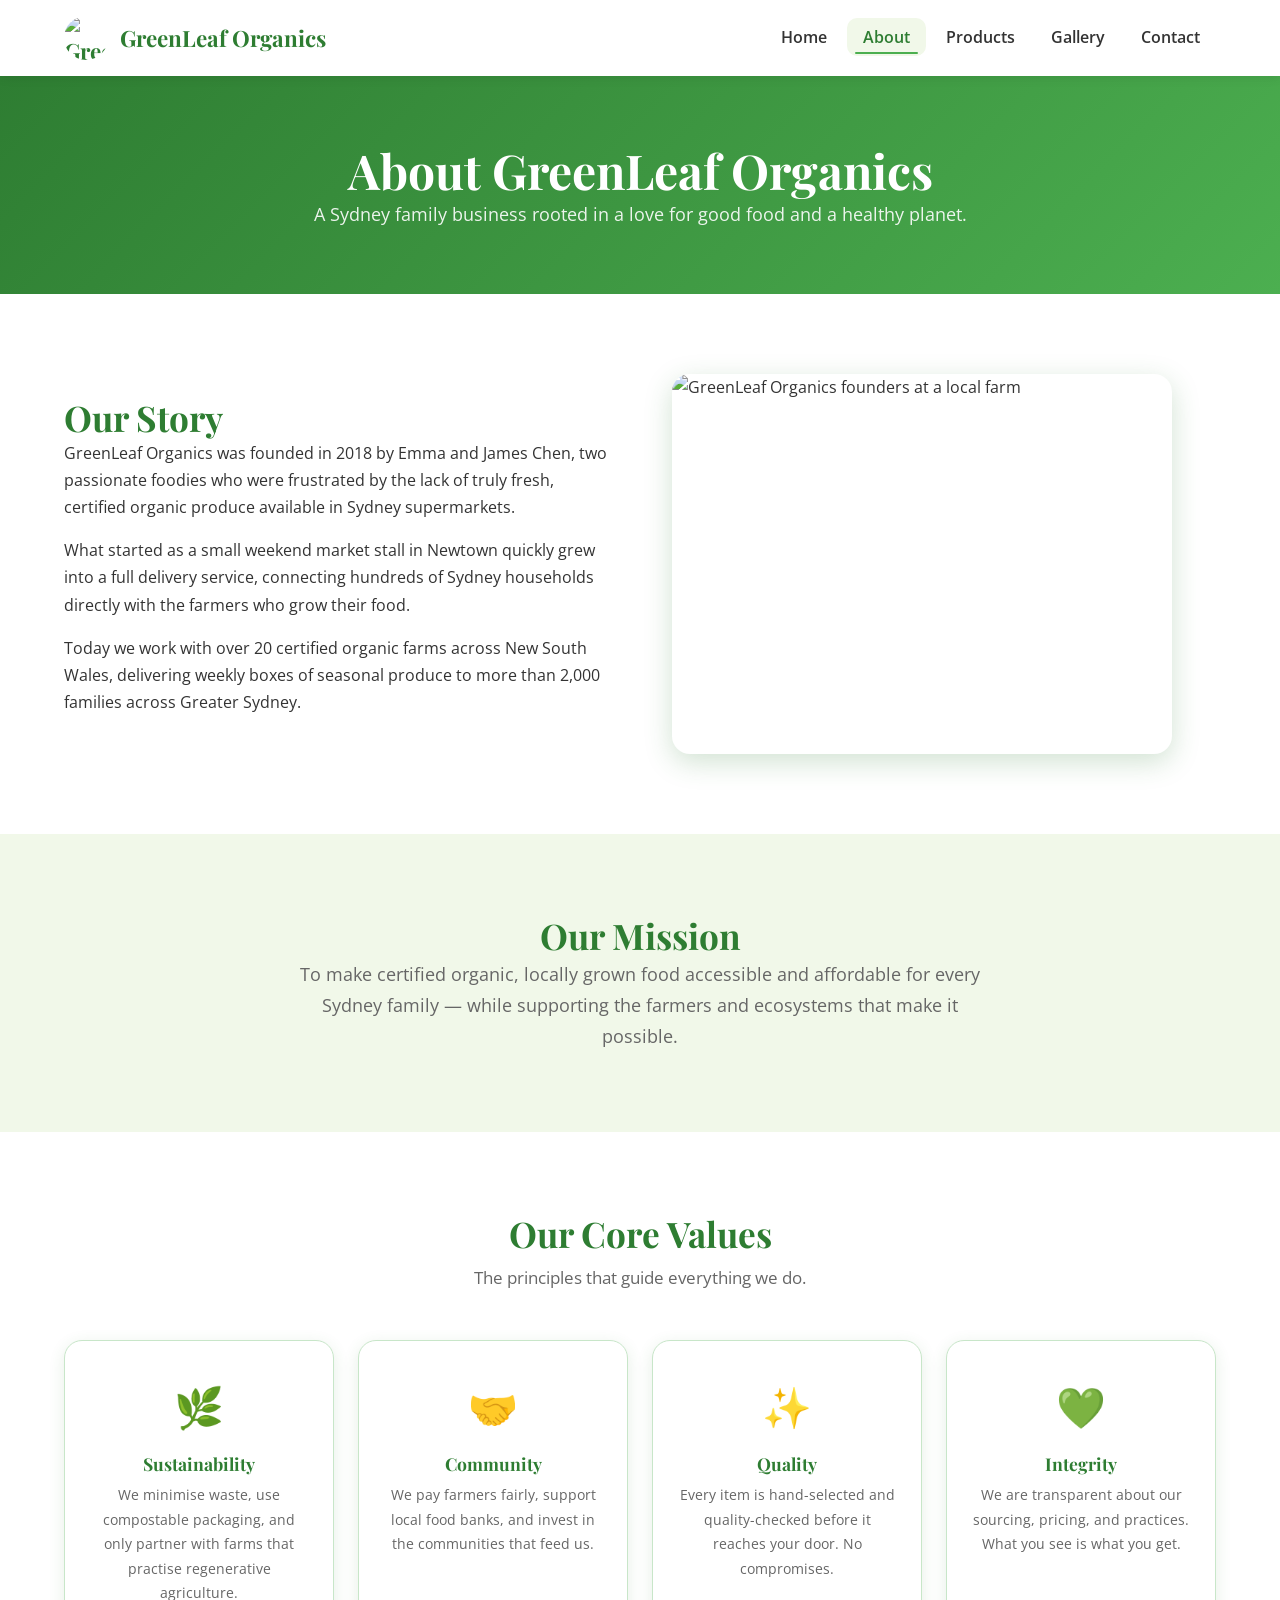
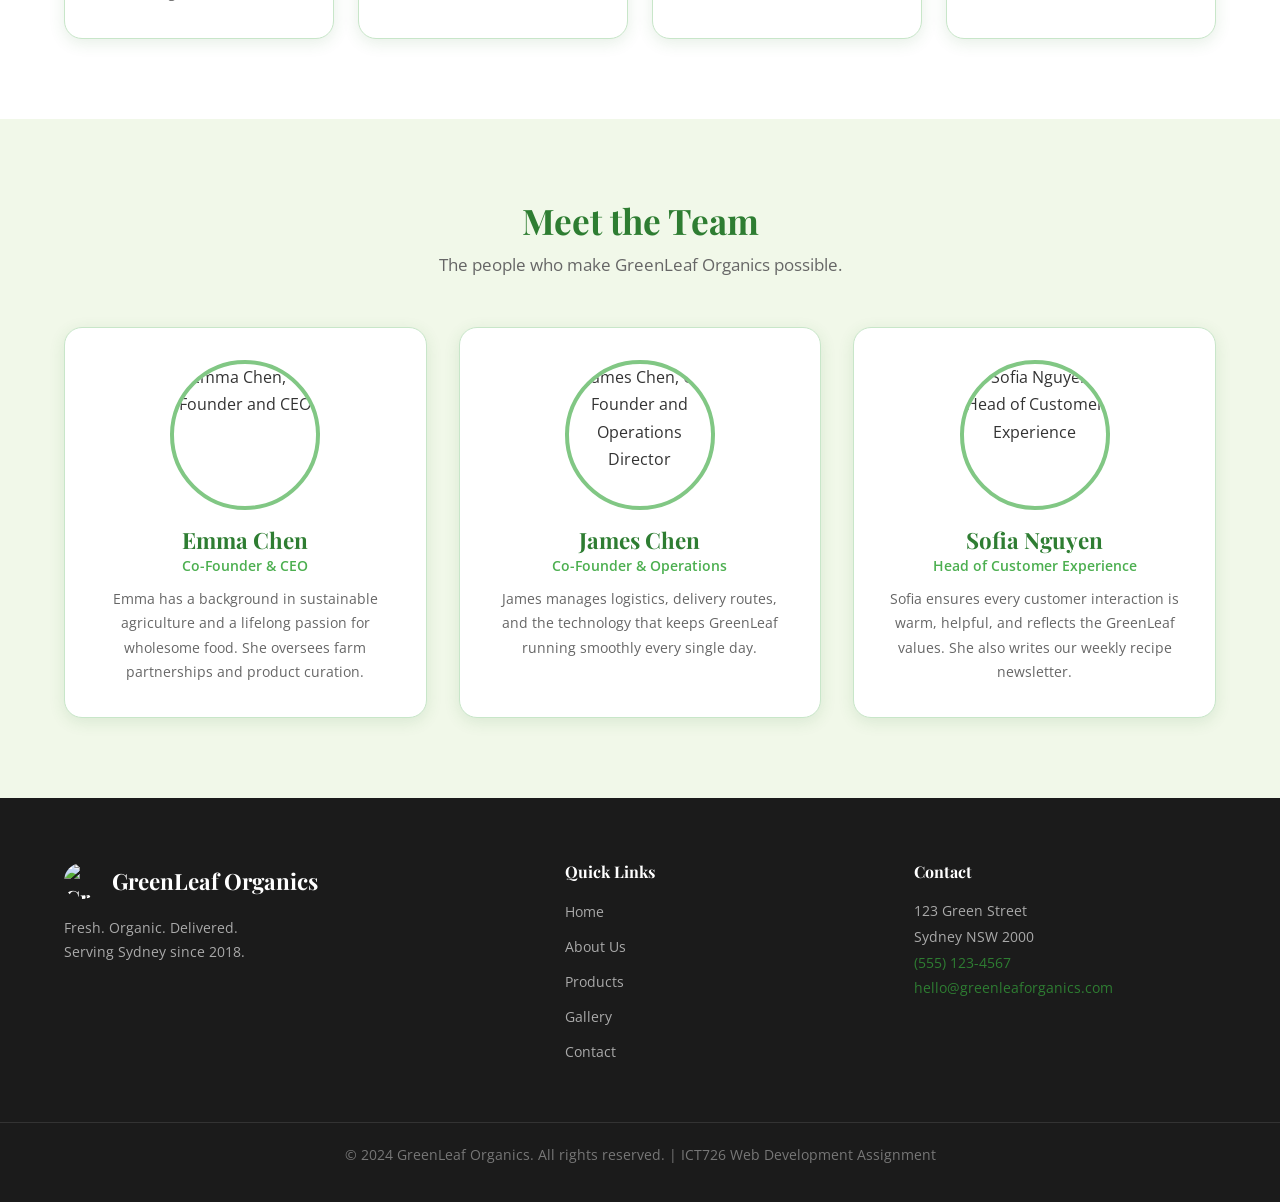
==== about.html @ 38dbe143 "Initial commit: GreenLeaf Organics website (ICT726)" ====
<!DOCTYPE html>
<html lang="en">
<head>
  <!-- =====================================================================
       GreenLeaf Organics - About Us Page
       ICT726 Web Development Assignment
       ===================================================================== -->
  <meta charset="UTF-8" />
  <meta name="viewport" content="width=device-width, initial-scale=1.0" />
  <meta name="description" content="Learn about GreenLeaf Organics – our story, mission, values, and the passionate team behind Sydney's favourite organic delivery service." />
  <title>About Us – GreenLeaf Organics</title>
  <link rel="stylesheet" href="styles.css" />
</head>
<body>

  <!-- =====================================================================
       HEADER & NAVIGATION
       ===================================================================== -->
  <header class="site-header" role="banner">
    <div class="header-inner">
      <a href="index.html" class="logo" aria-label="GreenLeaf Organics – Home">
        <img src="https://images.unsplash.com/photo-1518531933037-91b2f5f229cc?w=60&h=60&fit=crop"
             alt="GreenLeaf Organics logo" width="44" height="44" />
        GreenLeaf Organics
      </a>
      <button class="nav-toggle" aria-label="Toggle navigation" aria-expanded="false" aria-controls="main-nav">
        <span></span><span></span><span></span>
      </button>
      <nav class="site-nav" id="main-nav" role="navigation" aria-label="Main navigation">
        <ul class="nav-list">
          <li><a href="index.html">Home</a></li>
          <li><a href="about.html">About</a></li>
          <li><a href="products.html">Products</a></li>
          <li><a href="gallery.html">Gallery</a></li>
          <li><a href="contact.html">Contact</a></li>
        </ul>
      </nav>
    </div>
  </header>

  <!-- =====================================================================
       MAIN CONTENT
       ===================================================================== -->
  <main id="main-content">

    <!-- Page Hero -->
    <section class="page-hero" aria-label="About page banner">
      <div class="container">
        <h1>About GreenLeaf Organics</h1>
        <p>A Sydney family business rooted in a love for good food and a healthy planet.</p>
      </div>
    </section>

    <!-- Our Story Section -->
    <section class="section" aria-labelledby="story-heading">
      <div class="container">
        <div class="story-grid">

          <div>
            <h2 id="story-heading">Our Story</h2>
            <p>GreenLeaf Organics was founded in 2018 by Emma and James Chen, two passionate foodies who were frustrated by the lack of truly fresh, certified organic produce available in Sydney supermarkets.</p>
            <p>What started as a small weekend market stall in Newtown quickly grew into a full delivery service, connecting hundreds of Sydney households directly with the farmers who grow their food.</p>
            <p>Today we work with over 20 certified organic farms across New South Wales, delivering weekly boxes of seasonal produce to more than 2,000 families across Greater Sydney.</p>
          </div>

          <div>
            <img src="https://images.unsplash.com/photo-1500937386664-56d1dfef3854?w=500&h=380&fit=crop"
                 alt="GreenLeaf Organics founders at a local farm" class="story-img"
                 width="500" height="380" loading="lazy" />
          </div>

        </div>
      </div>
    </section>

    <!-- Mission Statement -->
    <section class="section section--alt" aria-labelledby="mission-heading">
      <div class="container text-center">
        <h2 id="mission-heading">Our Mission</h2>
        <p style="max-width:680px; margin:0 auto; font-size:1.15rem; color:var(--text-muted);">
          To make certified organic, locally grown food accessible and affordable for every Sydney family — while supporting the farmers and ecosystems that make it possible.
        </p>
      </div>
    </section>

    <!-- Core Values Section -->
    <section class="section" aria-labelledby="values-heading">
      <div class="container">
        <h2 class="section-title" id="values-heading">Our Core Values</h2>
        <p class="section-subtitle">The principles that guide everything we do.</p>

        <div class="values-grid">

          <article class="value-card">
            <span class="value-icon" aria-hidden="true">🌿</span>
            <h3>Sustainability</h3>
            <p>We minimise waste, use compostable packaging, and only partner with farms that practise regenerative agriculture.</p>
          </article>

          <article class="value-card">
            <span class="value-icon" aria-hidden="true">🤝</span>
            <h3>Community</h3>
            <p>We pay farmers fairly, support local food banks, and invest in the communities that feed us.</p>
          </article>

          <article class="value-card">
            <span class="value-icon" aria-hidden="true">✨</span>
            <h3>Quality</h3>
            <p>Every item is hand-selected and quality-checked before it reaches your door. No compromises.</p>
          </article>

          <article class="value-card">
            <span class="value-icon" aria-hidden="true">💚</span>
            <h3>Integrity</h3>
            <p>We are transparent about our sourcing, pricing, and practices. What you see is what you get.</p>
          </article>

        </div>
      </div>
    </section>

    <!-- Team Section -->
    <section class="section section--alt" aria-labelledby="team-heading">
      <div class="container">
        <h2 class="section-title" id="team-heading">Meet the Team</h2>
        <p class="section-subtitle">The people who make GreenLeaf Organics possible.</p>

        <div class="grid-3">

          <article class="team-card">
            <img src="https://images.unsplash.com/photo-1438761681033-6461ffad8d80?w=150&h=150&fit=crop&face"
                 alt="Emma Chen, Co-Founder and CEO" width="150" height="150" loading="lazy" />
            <h3>Emma Chen</h3>
            <p class="team-role">Co-Founder &amp; CEO</p>
            <p class="team-bio">Emma has a background in sustainable agriculture and a lifelong passion for wholesome food. She oversees farm partnerships and product curation.</p>
          </article>

          <article class="team-card">
            <img src="https://images.unsplash.com/photo-1472099645785-5658abf4ff4e?w=150&h=150&fit=crop&face"
                 alt="James Chen, Co-Founder and Operations Director" width="150" height="150" loading="lazy" />
            <h3>James Chen</h3>
            <p class="team-role">Co-Founder &amp; Operations</p>
            <p class="team-bio">James manages logistics, delivery routes, and the technology that keeps GreenLeaf running smoothly every single day.</p>
          </article>

          <article class="team-card">
            <img src="https://images.unsplash.com/photo-1494790108377-be9c29b29330?w=150&h=150&fit=crop&face"
                 alt="Sofia Nguyen, Head of Customer Experience" width="150" height="150" loading="lazy" />
            <h3>Sofia Nguyen</h3>
            <p class="team-role">Head of Customer Experience</p>
            <p class="team-bio">Sofia ensures every customer interaction is warm, helpful, and reflects the GreenLeaf values. She also writes our weekly recipe newsletter.</p>
          </article>

        </div>
      </div>
    </section>

  </main>

  <!-- =====================================================================
       FOOTER
       ===================================================================== -->
  <footer class="site-footer" role="contentinfo">
    <div class="container">
      <div class="footer-grid">
        <div class="footer-brand">
          <a href="index.html" class="logo" aria-label="GreenLeaf Organics – Home">
            <img src="https://images.unsplash.com/photo-1518531933037-91b2f5f229cc?w=60&h=60&fit=crop"
                 alt="GreenLeaf Organics logo" width="36" height="36" />
            GreenLeaf Organics
          </a>
          <p>Fresh. Organic. Delivered.<br />Serving Sydney since 2018.</p>
        </div>
        <div class="footer-col">
          <h4>Quick Links</h4>
          <ul>
            <li><a href="index.html">Home</a></li>
            <li><a href="about.html">About Us</a></li>
            <li><a href="products.html">Products</a></li>
            <li><a href="gallery.html">Gallery</a></li>
            <li><a href="contact.html">Contact</a></li>
          </ul>
        </div>
        <div class="footer-col">
          <h4>Contact</h4>
          <address>
            123 Green Street<br />Sydney NSW 2000<br />
            <a href="tel:+15551234567">(555) 123-4567</a><br />
            <a href="mailto:hello@greenleaforganics.com">hello@greenleaforganics.com</a>
          </address>
        </div>
      </div>
    </div>
    <div class="footer-bottom">
      <div class="container">
        <p>&copy; 2024 GreenLeaf Organics. All rights reserved. | ICT726 Web Development Assignment</p>
      </div>
    </div>
  </footer>

  <script src="script.js"></script>
</body>
</html>
---- styles.css ----
/* ==========================================================================
   GreenLeaf Organics - Main Stylesheet
   ICT726 Web Development Assignment
   ========================================================================== */

/* Google Fonts Import */
@import url('https://fonts.googleapis.com/css2?family=Playfair+Display:wght@400;600;700&family=Open+Sans:wght@300;400;600&display=swap');

/* --------------------------------------------------------------------------
   CSS Custom Properties (Variables) - Theming
   -------------------------------------------------------------------------- */
:root {
  --primary:        #2e7d32;
  --primary-light:  #4caf50;
  --secondary:      #81c784;
  --light-bg:       #f1f8e9;
  --white:          #ffffff;
  --dark:           #1b1b1b;
  --text:           #333333;
  --text-muted:     #666666;
  --border:         #c8e6c9;
  --shadow:         0 4px 16px rgba(46, 125, 50, 0.12);
  --shadow-hover:   0 8px 28px rgba(46, 125, 50, 0.22);
  --radius:         10px;
  --radius-lg:      18px;
  --transition:     0.3s ease;
  --font-heading:   'Playfair Display', Georgia, serif;
  --font-body:      'Open Sans', Arial, sans-serif;
  --max-width:      1200px;
}

/* --------------------------------------------------------------------------
   Reset & Base
   -------------------------------------------------------------------------- */
*, *::before, *::after { box-sizing: border-box; margin: 0; padding: 0; }

html { scroll-behavior: smooth; font-size: 16px; }

body {
  font-family: var(--font-body);
  color: var(--text);
  background: var(--white);
  line-height: 1.7;
  min-height: 100vh;
  display: flex;
  flex-direction: column;
}

img { max-width: 100%; display: block; }
a  { color: var(--primary); text-decoration: none; }
a:hover { color: var(--primary-light); }
ul { list-style: none; }

/* Focus indicator for keyboard navigation (Accessibility) */
:focus-visible {
  outline: 3px solid var(--primary-light);
  outline-offset: 3px;
  border-radius: 4px;
}

/* --------------------------------------------------------------------------
   Typography
   -------------------------------------------------------------------------- */
h1, h2, h3, h4 {
  font-family: var(--font-heading);
  color: var(--primary);
  line-height: 1.25;
}
h1 { font-size: clamp(2rem, 5vw, 3rem); }
h2 { font-size: clamp(1.5rem, 3vw, 2.2rem); }
h3 { font-size: clamp(1.1rem, 2vw, 1.4rem); }

p { margin-bottom: 1rem; }

/* --------------------------------------------------------------------------
   Layout Utilities
   -------------------------------------------------------------------------- */
.container {
  width: 100%;
  max-width: var(--max-width);
  margin: 0 auto;
  padding: 0 1.5rem;
}

.section { padding: 5rem 0; }
.section--alt { background: var(--light-bg); }

.grid-3 {
  display: grid;
  grid-template-columns: repeat(3, 1fr);
  gap: 2rem;
}
.grid-2 {
  display: grid;
  grid-template-columns: repeat(2, 1fr);
  gap: 2rem;
}

.text-center { text-align: center; }

.section-title {
  text-align: center;
  margin-bottom: 0.5rem;
}
.section-subtitle {
  text-align: center;
  color: var(--text-muted);
  margin-bottom: 3rem;
  font-size: 1.05rem;
}

/* --------------------------------------------------------------------------
   Buttons
   -------------------------------------------------------------------------- */
.btn {
  display: inline-block;
  padding: 0.75rem 2rem;
  border-radius: var(--radius);
  font-family: var(--font-body);
  font-size: 1rem;
  font-weight: 600;
  cursor: pointer;
  border: 2px solid transparent;
  transition: background var(--transition), color var(--transition),
              transform var(--transition), box-shadow var(--transition);
}
.btn-primary {
  background: var(--primary);
  color: var(--white);
}
.btn-primary:hover {
  background: var(--primary-light);
  color: var(--white);
  transform: translateY(-2px);
  box-shadow: var(--shadow-hover);
}
.btn-outline {
  background: transparent;
  color: var(--primary);
  border-color: var(--primary);
}
.btn-outline:hover {
  background: var(--primary);
  color: var(--white);
  transform: translateY(-2px);
}

/* --------------------------------------------------------------------------
   Header & Navigation
   -------------------------------------------------------------------------- */
.site-header {
  background: var(--white);
  box-shadow: 0 2px 10px rgba(0,0,0,0.08);
  position: sticky;
  top: 0;
  z-index: 1000;
}

.header-inner {
  display: flex;
  align-items: center;
  justify-content: space-between;
  padding: 1rem 1.5rem;
  max-width: var(--max-width);
  margin: 0 auto;
}

/* Logo */
.logo {
  display: flex;
  align-items: center;
  gap: 0.75rem;
  font-family: var(--font-heading);
  font-size: 1.4rem;
  font-weight: 700;
  color: var(--primary);
}
.logo img {
  border-radius: 50%;
  transition: transform var(--transition);
}
.logo:hover img { transform: rotate(10deg) scale(1.05); }
.logo:hover { color: var(--primary); }

/* Nav links */
.nav-list {
  display: flex;
  gap: 0.25rem;
  align-items: center;
}
.nav-list a {
  padding: 0.5rem 1rem;
  border-radius: var(--radius);
  font-weight: 600;
  color: var(--text);
  transition: background var(--transition), color var(--transition);
  position: relative;
}
.nav-list a::after {
  content: '';
  position: absolute;
  bottom: 2px; left: 50%; right: 50%;
  height: 2px;
  background: var(--primary-light);
  border-radius: 2px;
  transition: left var(--transition), right var(--transition);
}
.nav-list a:hover::after,
.nav-list a.active::after { left: 10%; right: 10%; }
.nav-list a:hover,
.nav-list a.active {
  color: var(--primary);
  background: var(--light-bg);
}

/* Hamburger (mobile) */
.nav-toggle {
  display: none;
  flex-direction: column;
  gap: 5px;
  background: none;
  border: none;
  cursor: pointer;
  padding: 0.25rem;
}
.nav-toggle span {
  display: block;
  width: 26px; height: 3px;
  background: var(--primary);
  border-radius: 3px;
  transition: transform var(--transition), opacity var(--transition);
}

/* --------------------------------------------------------------------------
   Hero Section (index.html)
   -------------------------------------------------------------------------- */
.hero {
  /* Gradient background - CSS3 feature */
  background: linear-gradient(135deg, var(--primary) 0%, var(--primary-light) 60%, var(--secondary) 100%);
  color: var(--white);
  padding: 7rem 1.5rem;
  text-align: center;
  position: relative;
  overflow: hidden;
}
/* Decorative circles */
.hero::before, .hero::after {
  content: '';
  position: absolute;
  border-radius: 50%;
  opacity: 0.08;
  background: var(--white);
}
.hero::before { width: 500px; height: 500px; top: -150px; left: -150px; }
.hero::after  { width: 350px; height: 350px; bottom: -100px; right: -80px; }

.hero h1 { color: var(--white); margin-bottom: 1rem; }
.hero p   { font-size: 1.2rem; opacity: 0.92; max-width: 560px; margin: 0 auto 2rem; }
.hero .btn-primary {
  background: var(--white);
  color: var(--primary);
  font-size: 1.1rem;
  padding: 0.9rem 2.5rem;
}
.hero .btn-primary:hover {
  background: var(--light-bg);
  transform: translateY(-3px) scale(1.04);
}

/* --------------------------------------------------------------------------
   Feature Cards
   -------------------------------------------------------------------------- */
.feature-card {
  background: var(--white);
  border-radius: var(--radius-lg);
  padding: 2.5rem 2rem;
  text-align: center;
  box-shadow: var(--shadow);
  transition: transform var(--transition), box-shadow var(--transition);
  border: 1px solid var(--border);
}
.feature-card:hover {
  transform: translateY(-6px);
  box-shadow: var(--shadow-hover);
}
.feature-icon {
  font-size: 3rem;
  margin-bottom: 1rem;
  display: block;
}
.feature-card h3 { margin-bottom: 0.5rem; }
.feature-card p  { color: var(--text-muted); margin: 0; }

/* --------------------------------------------------------------------------
   Product Cards
   -------------------------------------------------------------------------- */
.product-grid {
  display: grid;
  grid-template-columns: repeat(3, 1fr);
  gap: 2rem;
}

.product-card {
  background: var(--white);
  border-radius: var(--radius-lg);
  overflow: hidden;
  box-shadow: var(--shadow);
  border: 1px solid var(--border);
  transition: transform var(--transition), box-shadow var(--transition);
  display: flex;
  flex-direction: column;
}
.product-card:hover {
  transform: translateY(-5px);
  box-shadow: var(--shadow-hover);
}
.product-card img {
  width: 100%;
  transition: transform 0.4s ease;
}
.product-card:hover img { transform: scale(1.05); }

.product-img-wrap { overflow: hidden; }

.product-info {
  padding: 1.25rem;
  flex: 1;
  display: flex;
  flex-direction: column;
}
.product-info h3 { margin-bottom: 0.25rem; font-size: 1.1rem; }
.product-desc    { color: var(--text-muted); font-size: 0.9rem; flex: 1; margin-bottom: 0.75rem; }
.product-footer  { display: flex; align-items: center; justify-content: space-between; margin-top: auto; }
.product-price   { font-size: 1.2rem; font-weight: 700; color: var(--primary); }
.product-category-badge {
  display: inline-block;
  font-size: 0.75rem;
  background: var(--light-bg);
  color: var(--primary);
  border-radius: 20px;
  padding: 0.2rem 0.7rem;
  margin-bottom: 0.5rem;
  font-weight: 600;
  text-transform: uppercase;
  letter-spacing: 0.04em;
}

/* Category filter buttons */
.filter-bar {
  display: flex;
  gap: 0.75rem;
  justify-content: center;
  flex-wrap: wrap;
  margin-bottom: 3rem;
}
.filter-btn {
  padding: 0.5rem 1.5rem;
  border-radius: 30px;
  border: 2px solid var(--primary);
  background: transparent;
  color: var(--primary);
  font-family: var(--font-body);
  font-weight: 600;
  cursor: pointer;
  transition: background var(--transition), color var(--transition), transform var(--transition);
}
.filter-btn:hover,
.filter-btn.active {
  background: var(--primary);
  color: var(--white);
  transform: scale(1.05);
}

/* Hidden product (for JS filtering) */
.product-card.hidden { display: none; }

/* --------------------------------------------------------------------------
   About Page
   -------------------------------------------------------------------------- */
.page-hero {
  background: linear-gradient(135deg, var(--primary) 0%, var(--primary-light) 100%);
  color: var(--white);
  padding: 4rem 1.5rem;
  text-align: center;
}
.page-hero h1 { color: var(--white); }
.page-hero p  { opacity: 0.9; font-size: 1.1rem; margin: 0; }

.story-grid {
  display: grid;
  grid-template-columns: 1fr 1fr;
  gap: 4rem;
  align-items: center;
}
.story-img {
  border-radius: var(--radius-lg);
  box-shadow: var(--shadow-hover);
}

.values-grid {
  display: grid;
  grid-template-columns: repeat(4, 1fr);
  gap: 1.5rem;
}
.value-card {
  background: var(--white);
  border-radius: var(--radius-lg);
  padding: 2rem 1.5rem;
  text-align: center;
  box-shadow: var(--shadow);
  border: 1px solid var(--border);
  transition: transform var(--transition), box-shadow var(--transition);
}
.value-card:hover {
  transform: translateY(-5px);
  box-shadow: var(--shadow-hover);
}
.value-icon { font-size: 2.5rem; margin-bottom: 0.75rem; display: block; }
.value-card h3 { font-size: 1.1rem; margin-bottom: 0.5rem; }
.value-card p  { color: var(--text-muted); font-size: 0.9rem; margin: 0; }

.team-card {
  background: var(--white);
  border-radius: var(--radius-lg);
  padding: 2rem;
  text-align: center;
  box-shadow: var(--shadow);
  border: 1px solid var(--border);
  transition: transform var(--transition), box-shadow var(--transition);
}
.team-card:hover {
  transform: translateY(-5px);
  box-shadow: var(--shadow-hover);
}
.team-card img {
  border-radius: 50%;
  margin: 0 auto 1rem;
  border: 4px solid var(--secondary);
  transition: border-color var(--transition);
}
.team-card:hover img { border-color: var(--primary); }
.team-role { color: var(--primary-light); font-weight: 600; font-size: 0.9rem; margin-bottom: 0.5rem; }
.team-bio  { color: var(--text-muted); font-size: 0.9rem; margin: 0; }

/* --------------------------------------------------------------------------
   Gallery Page
   -------------------------------------------------------------------------- */
.gallery-grid {
  display: grid;
  grid-template-columns: repeat(3, 1fr);
  gap: 1.5rem;
}
.gallery-item {
  position: relative;
  border-radius: var(--radius-lg);
  overflow: hidden;
  cursor: pointer;
  box-shadow: var(--shadow);
  aspect-ratio: 4/3;
}
.gallery-item img {
  width: 100%; height: 100%;
  object-fit: cover;
  transition: transform 0.4s ease;
}
.gallery-item:hover img { transform: scale(1.08); }

/* Hover overlay */
.gallery-overlay {
  position: absolute;
  inset: 0;
  background: rgba(46, 125, 50, 0.65);
  display: flex;
  align-items: center;
  justify-content: center;
  opacity: 0;
  transition: opacity var(--transition);
  color: var(--white);
  font-size: 1.1rem;
  font-weight: 600;
}
.gallery-item:hover .gallery-overlay { opacity: 1; }

/* Lightbox Modal */
.lightbox {
  display: none;
  position: fixed;
  inset: 0;
  background: rgba(0,0,0,0.88);
  z-index: 2000;
  align-items: center;
  justify-content: center;
  padding: 1rem;
}
.lightbox.open { display: flex; }
.lightbox-content {
  position: relative;
  max-width: 800px;
  width: 100%;
  animation: zoomIn 0.25s ease;
}
@keyframes zoomIn {
  from { transform: scale(0.85); opacity: 0; }
  to   { transform: scale(1);    opacity: 1; }
}
.lightbox-content img {
  width: 100%;
  border-radius: var(--radius-lg);
  box-shadow: 0 20px 60px rgba(0,0,0,0.5);
}
.lightbox-caption {
  color: var(--white);
  text-align: center;
  margin-top: 1rem;
  font-size: 1rem;
}
.lightbox-close {
  position: absolute;
  top: -2.5rem; right: 0;
  background: none;
  border: none;
  color: var(--white);
  font-size: 2rem;
  cursor: pointer;
  line-height: 1;
  transition: transform var(--transition);
}
.lightbox-close:hover { transform: rotate(90deg) scale(1.2); }

/* --------------------------------------------------------------------------
   Contact Page
   -------------------------------------------------------------------------- */
.contact-grid {
  display: grid;
  grid-template-columns: 1fr 1.6fr;
  gap: 3rem;
  align-items: start;
}

.contact-info-card {
  background: var(--light-bg);
  border-radius: var(--radius-lg);
  padding: 2.5rem;
  border: 1px solid var(--border);
}
.contact-info-card h2 { margin-bottom: 1.5rem; }

.contact-item {
  display: flex;
  gap: 1rem;
  margin-bottom: 1.25rem;
  align-items: flex-start;
}
.contact-icon { font-size: 1.4rem; flex-shrink: 0; margin-top: 0.1rem; }
.contact-item strong { display: block; color: var(--primary); font-size: 0.85rem; text-transform: uppercase; letter-spacing: 0.05em; }
.contact-item span, .contact-item a { color: var(--text); font-size: 0.95rem; }

.social-links { display: flex; gap: 0.75rem; margin-top: 1.5rem; }
.social-link {
  display: flex;
  align-items: center;
  justify-content: center;
  width: 42px; height: 42px;
  border-radius: 50%;
  background: var(--primary);
  color: var(--white);
  font-size: 1.1rem;
  transition: background var(--transition), transform var(--transition);
  text-decoration: none;
}
.social-link:hover {
  background: var(--primary-light);
  color: var(--white);
  transform: translateY(-3px) scale(1.1);
}

/* Contact Form */
.contact-form-card {
  background: var(--white);
  border-radius: var(--radius-lg);
  padding: 2.5rem;
  box-shadow: var(--shadow);
  border: 1px solid var(--border);
}
.contact-form-card h2 { margin-bottom: 1.5rem; }

.form-group { margin-bottom: 1.25rem; }
.form-group label {
  display: block;
  font-weight: 600;
  margin-bottom: 0.4rem;
  font-size: 0.9rem;
  color: var(--text);
}
.form-group label .required { color: #c62828; margin-left: 2px; }

.form-group input,
.form-group select,
.form-group textarea {
  width: 100%;
  padding: 0.75rem 1rem;
  border: 2px solid var(--border);
  border-radius: var(--radius);
  font-family: var(--font-body);
  font-size: 1rem;
  color: var(--text);
  background: var(--white);
  transition: border-color var(--transition), box-shadow var(--transition);
}
.form-group input:focus,
.form-group select:focus,
.form-group textarea:focus {
  border-color: var(--primary-light);
  box-shadow: 0 0 0 3px rgba(76, 175, 80, 0.15);
  outline: none;
}
.form-group input.invalid,
.form-group select.invalid,
.form-group textarea.invalid {
  border-color: #c62828;
  box-shadow: 0 0 0 3px rgba(198, 40, 40, 0.1);
}
.form-group input.valid,
.form-group select.valid,
.form-group textarea.valid {
  border-color: var(--primary-light);
}
.form-group textarea { resize: vertical; min-height: 130px; }

.error-msg {
  color: #c62828;
  font-size: 0.82rem;
  margin-top: 0.3rem;
  display: none;
}
.error-msg.visible { display: block; }

.form-success {
  display: none;
  background: var(--light-bg);
  border: 2px solid var(--primary-light);
  border-radius: var(--radius);
  padding: 1.25rem;
  text-align: center;
  color: var(--primary);
  font-weight: 600;
  margin-top: 1rem;
}
.form-success.visible { display: block; }

/* --------------------------------------------------------------------------
   Footer
   -------------------------------------------------------------------------- */
.site-footer {
  background: var(--dark);
  color: #ccc;
  padding: 4rem 0 0;
  margin-top: auto;
}
.footer-grid {
  display: grid;
  grid-template-columns: 1.5fr 1fr 1fr;
  gap: 3rem;
  padding-bottom: 3rem;
}
.footer-brand .logo { color: var(--white); margin-bottom: 1rem; }
.footer-brand p { font-size: 0.9rem; color: #aaa; }

.footer-col h4 {
  font-family: var(--font-heading);
  color: var(--white);
  margin-bottom: 1rem;
  font-size: 1rem;
}
.footer-col ul li { margin-bottom: 0.5rem; }
.footer-col ul li a { color: #aaa; font-size: 0.9rem; transition: color var(--transition); }
.footer-col ul li a:hover { color: var(--secondary); }
.footer-col address { font-style: normal; font-size: 0.9rem; color: #aaa; line-height: 1.8; }

.footer-bottom {
  border-top: 1px solid #333;
  padding: 1.25rem 0;
  text-align: center;
  font-size: 0.85rem;
  color: #777;
}

/* --------------------------------------------------------------------------
   Responsive Design - Tablet (768px - 1199px)
   -------------------------------------------------------------------------- */
@media (max-width: 1199px) {
  .values-grid { grid-template-columns: repeat(2, 1fr); }
  .footer-grid { grid-template-columns: 1fr 1fr; }
  .footer-brand { grid-column: 1 / -1; }
}

/* --------------------------------------------------------------------------
   Responsive Design - Mobile (below 768px)
   -------------------------------------------------------------------------- */
@media (max-width: 767px) {
  .section { padding: 3rem 0; }

  /* Mobile nav */
  .nav-toggle { display: flex; }
  .site-nav {
    display: none;
    position: absolute;
    top: 100%; left: 0; right: 0;
    background: var(--white);
    box-shadow: 0 8px 20px rgba(0,0,0,0.1);
    padding: 1rem;
  }
  .site-nav.open { display: block; }
  .nav-list { flex-direction: column; gap: 0.25rem; }
  .nav-list a { display: block; padding: 0.75rem 1rem; }

  /* Grids → single column */
  .grid-3, .grid-2, .product-grid,
  .gallery-grid, .values-grid,
  .story-grid, .contact-grid,
  .footer-grid { grid-template-columns: 1fr; }

  .hero { padding: 4rem 1.5rem; }
  .contact-grid { gap: 2rem; }
}
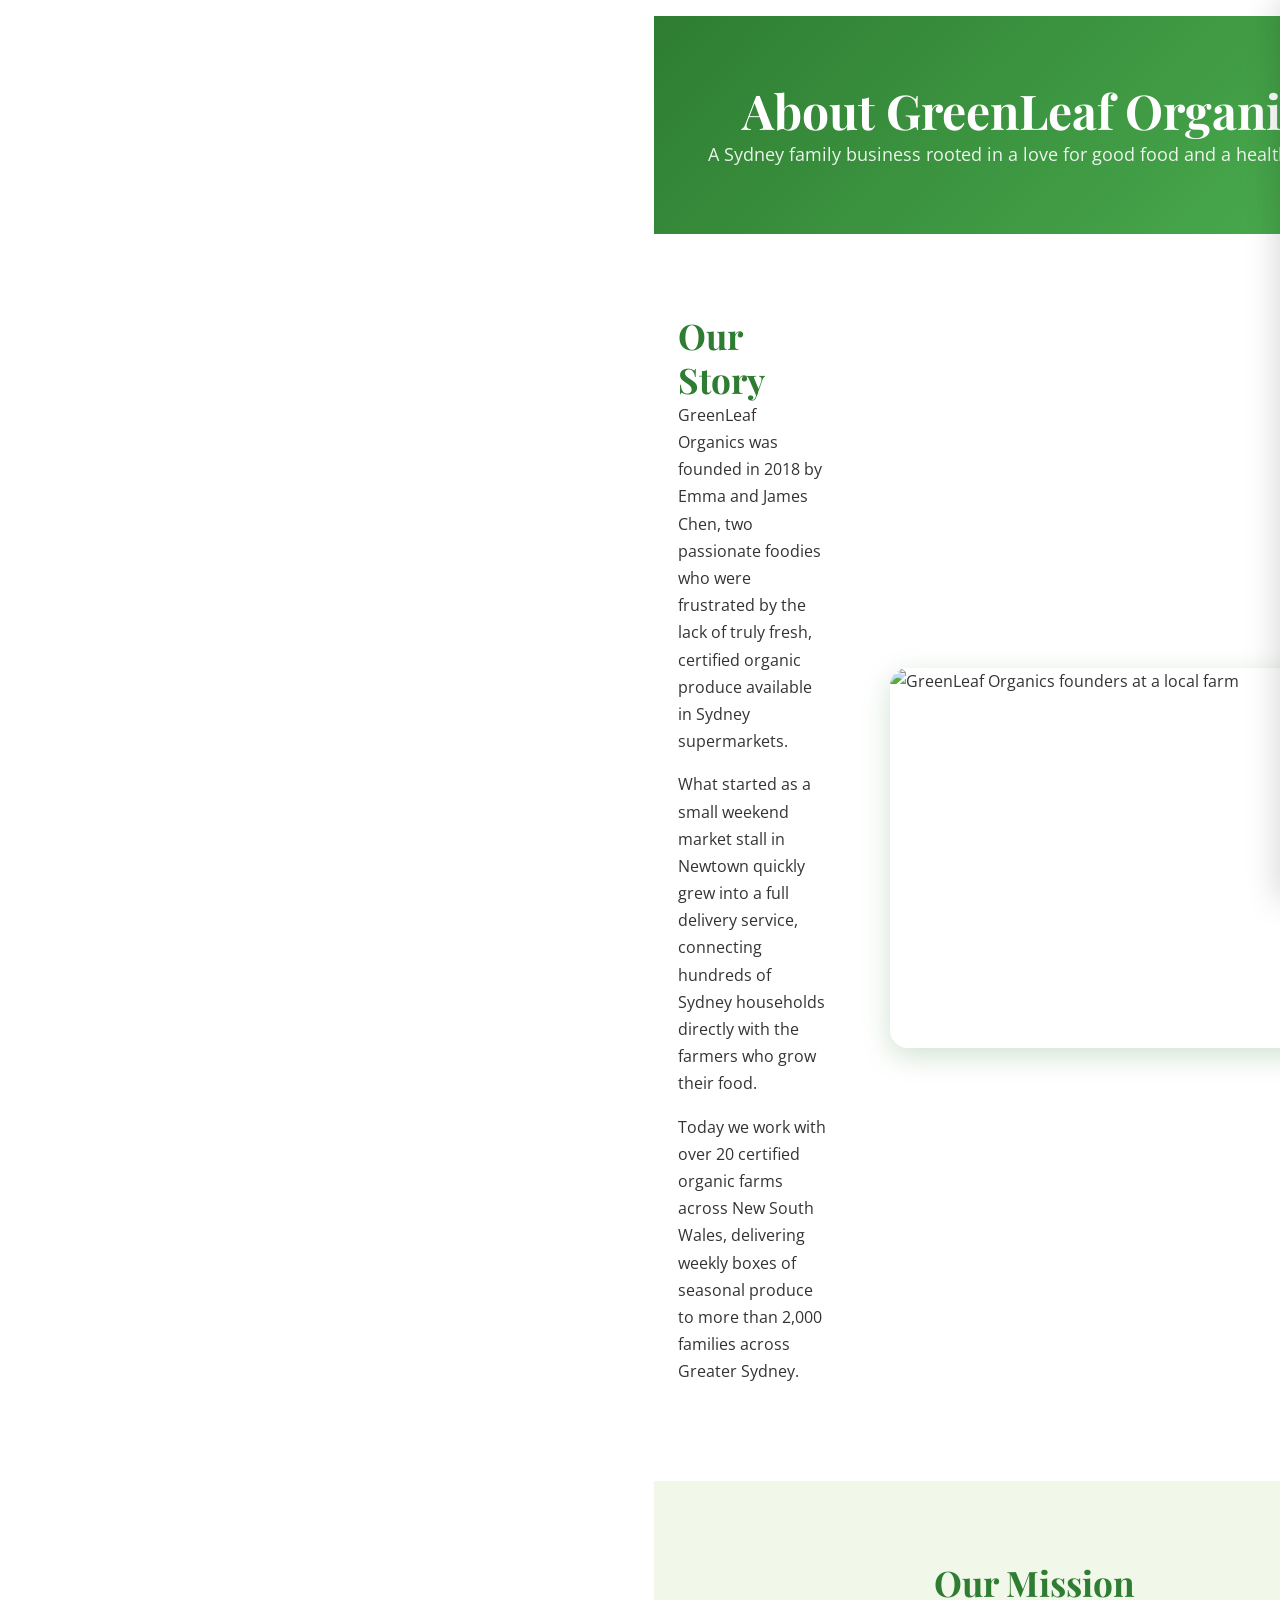
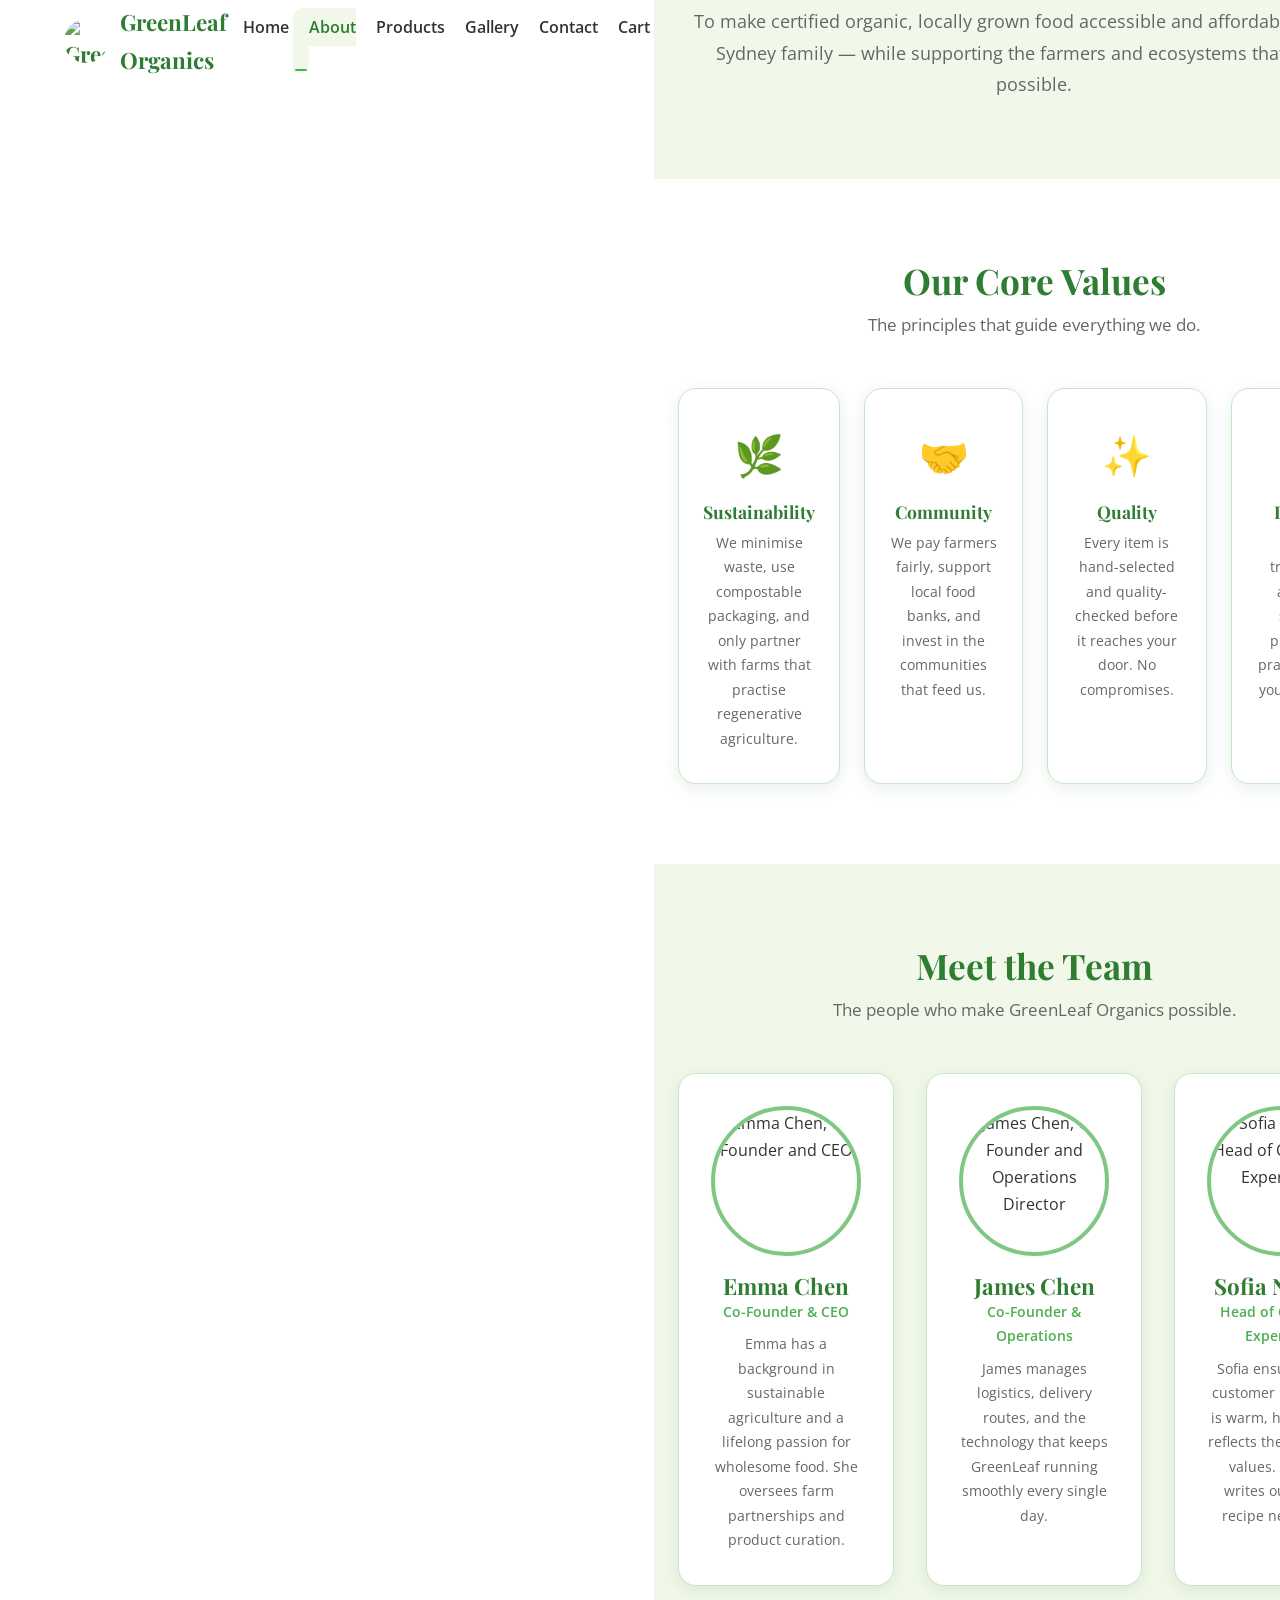
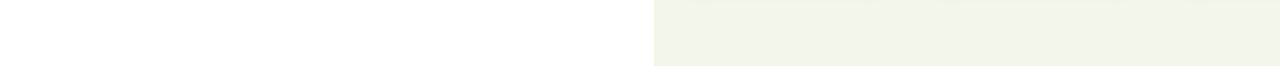
==== commit 34e51148: "fix: product detail modal, cart page, Cart nav link, drawer View Cart button" ====
--- a/about.html
+++ b/about.html
@@ -33,10 +33,7 @@
           <li><a href="products.html">Products</a></li>
           <li><a href="gallery.html">Gallery</a></li>
           <li><a href="contact.html">Contact</a></li>
-        </ul>
-      </nav>
-    </div>
-  </header>
+          <li><a href="cart.html" id="nav-cart-link">Cart</a></li>
 
   <!-- =====================================================================
        MAIN CONTENT
--- a/styles.css
+++ b/styles.css
@@ -723,3 +723,322 @@
   .hero { padding: 4rem 1.5rem; }
   .contact-grid { gap: 2rem; }
 }
+
+/* ==========================================================================
+   CART SYSTEM STYLES
+   ========================================================================== */
+
+/* Cart icon button in header */
+.cart-btn {
+  position: relative;
+  background: none;
+  border: none;
+  cursor: pointer;
+  color: var(--primary);
+  padding: 0.4rem;
+  display: flex;
+  align-items: center;
+  margin-left: 1rem;
+  transition: color var(--transition), transform var(--transition);
+}
+.cart-btn:hover { color: var(--primary-light); transform: scale(1.1); }
+
+.cart-badge {
+  position: absolute;
+  top: -4px; right: -6px;
+  background: #e53935;
+  color: #fff;
+  font-size: 0.7rem;
+  font-weight: 700;
+  min-width: 18px; height: 18px;
+  border-radius: 50%;
+  display: none;
+  align-items: center;
+  justify-content: center;
+  font-family: var(--font-body);
+  line-height: 1;
+  padding: 0 3px;
+}
+
+/* Overlay behind drawer */
+.cart-overlay {
+  display: none;
+  position: fixed;
+  inset: 0;
+  background: rgba(0,0,0,0.45);
+  z-index: 1100;
+}
+.cart-overlay.open { display: block; }
+
+/* Cart Drawer */
+.cart-drawer {
+  position: fixed;
+  top: 0; right: 0;
+  width: 420px;
+  max-width: 100vw;
+  height: 100vh;
+  background: var(--white);
+  z-index: 1200;
+  display: flex;
+  flex-direction: column;
+  transform: translateX(100%);
+  transition: transform 0.35s cubic-bezier(0.4,0,0.2,1);
+  box-shadow: -4px 0 30px rgba(0,0,0,0.15);
+}
+.cart-drawer.open { transform: translateX(0); }
+
+.cart-header {
+  display: flex;
+  align-items: center;
+  justify-content: space-between;
+  padding: 1.25rem 1.5rem;
+  border-bottom: 2px solid var(--border);
+  background: var(--light-bg);
+}
+.cart-header h2 {
+  font-size: 1.2rem;
+  color: var(--primary);
+  margin: 0;
+}
+.cart-close {
+  background: none;
+  border: none;
+  font-size: 1.8rem;
+  cursor: pointer;
+  color: var(--text-muted);
+  line-height: 1;
+  transition: color var(--transition), transform var(--transition);
+}
+.cart-close:hover { color: var(--primary); transform: rotate(90deg); }
+
+/* Cart items list */
+.cart-items {
+  flex: 1;
+  overflow-y: auto;
+  padding: 1rem 1.5rem;
+}
+
+.cart-empty {
+  display: flex;
+  flex-direction: column;
+  align-items: center;
+  justify-content: center;
+  height: 100%;
+  text-align: center;
+  color: var(--text-muted);
+  gap: 0.5rem;
+  padding: 2rem 0;
+}
+
+.cart-item {
+  display: flex;
+  gap: 1rem;
+  align-items: flex-start;
+  padding: 1rem 0;
+  border-bottom: 1px solid var(--border);
+}
+.cart-item:last-child { border-bottom: none; }
+
+.cart-item-img {
+  width: 70px; height: 70px;
+  object-fit: cover;
+  border-radius: var(--radius);
+  flex-shrink: 0;
+  border: 1px solid var(--border);
+}
+.cart-item-info { flex: 1; }
+.cart-item-name  { font-weight: 600; font-size: 0.9rem; margin-bottom: 0.2rem; color: var(--text); }
+.cart-item-price { font-size: 0.82rem; color: var(--text-muted); margin-bottom: 0.5rem; }
+.cart-item-right { display: flex; flex-direction: column; align-items: flex-end; gap: 0.5rem; }
+.cart-item-total { font-weight: 700; color: var(--primary); font-size: 1rem; }
+
+/* Qty controls */
+.qty-controls {
+  display: flex;
+  align-items: center;
+  gap: 0.5rem;
+}
+.qty-btn {
+  width: 28px; height: 28px;
+  border-radius: 50%;
+  border: 2px solid var(--primary);
+  background: transparent;
+  color: var(--primary);
+  font-size: 1.1rem;
+  font-weight: 700;
+  cursor: pointer;
+  display: flex; align-items: center; justify-content: center;
+  transition: background var(--transition), color var(--transition);
+  line-height: 1;
+}
+.qty-btn:hover { background: var(--primary); color: var(--white); }
+.qty-value { font-weight: 700; min-width: 24px; text-align: center; font-size: 0.95rem; }
+
+.cart-remove {
+  background: none;
+  border: none;
+  cursor: pointer;
+  font-size: 1.1rem;
+  opacity: 0.6;
+  transition: opacity var(--transition), transform var(--transition);
+  padding: 0;
+}
+.cart-remove:hover { opacity: 1; transform: scale(1.2); }
+
+/* Cart footer */
+.cart-footer {
+  padding: 1.25rem 1.5rem;
+  border-top: 2px solid var(--border);
+  background: var(--light-bg);
+}
+.cart-total-row {
+  display: flex;
+  justify-content: space-between;
+  font-size: 0.95rem;
+  margin-bottom: 0.4rem;
+  color: var(--text);
+}
+.cart-total-main {
+  font-size: 1.15rem;
+  font-weight: 700;
+  color: var(--primary);
+  margin-bottom: 0.75rem;
+  padding-top: 0.4rem;
+  border-top: 1px solid var(--border);
+}
+.cart-delivery-note {
+  font-size: 0.82rem;
+  color: var(--primary);
+  text-align: center;
+  margin-bottom: 0.75rem;
+  background: #e8f5e9;
+  padding: 0.4rem 0.75rem;
+  border-radius: var(--radius);
+}
+
+/* Toast notification */
+.cart-toast {
+  position: fixed;
+  bottom: 2rem;
+  left: 50%;
+  transform: translateX(-50%) translateY(80px);
+  background: var(--primary);
+  color: var(--white);
+  padding: 0.75rem 1.75rem;
+  border-radius: 30px;
+  font-weight: 600;
+  font-size: 0.95rem;
+  z-index: 3000;
+  opacity: 0;
+  transition: transform 0.3s ease, opacity 0.3s ease;
+  white-space: nowrap;
+  box-shadow: 0 4px 20px rgba(46,125,50,0.35);
+}
+.cart-toast.show {
+  transform: translateX(-50%) translateY(0);
+  opacity: 1;
+}
+
+/* ==========================================================================
+   PRODUCT DETAIL MODAL
+   ========================================================================== */
+.product-modal-overlay {
+  display: none;
+  position: fixed;
+  inset: 0;
+  background: rgba(0,0,0,0.75);
+  z-index: 1500;
+  align-items: center;
+  justify-content: center;
+  padding: 1.5rem;
+  overflow-y: auto;
+}
+.product-modal-overlay.open {
+  display: flex;
+}
+.product-modal-content {
+  background: var(--white);
+  border-radius: var(--radius-lg);
+  max-width: 820px;
+  width: 100%;
+  max-height: 90vh;
+  overflow-y: auto;
+  position: relative;
+  animation: zoomIn 0.25s ease;
+}
+.product-modal-close {
+  position: absolute;
+  top: 1rem; right: 1rem;
+  background: var(--light-bg);
+  border: none;
+  width: 36px; height: 36px;
+  border-radius: 50%;
+  font-size: 1.4rem;
+  cursor: pointer;
+  display: flex; align-items: center; justify-content: center;
+  z-index: 10;
+  transition: background var(--transition), transform var(--transition);
+  line-height: 1;
+}
+.product-modal-close:hover { background: var(--border); transform: rotate(90deg); }
+
+.pmodal-grid {
+  display: grid;
+  grid-template-columns: 1fr 1fr;
+}
+.pmodal-img-wrap img {
+  width: 100%; height: 100%;
+  object-fit: cover;
+  border-radius: var(--radius-lg) 0 0 var(--radius-lg);
+}
+.pmodal-info {
+  padding: 2rem;
+  display: flex;
+  flex-direction: column;
+  gap: 0.75rem;
+}
+.pmodal-info h2 { font-size: 1.5rem; margin: 0; }
+.pmodal-price {
+  font-size: 1.6rem;
+  font-weight: 700;
+  color: var(--primary);
+  margin: 0;
+}
+.pmodal-price span { font-size: 0.9rem; font-weight: 400; color: var(--text-muted); }
+.pmodal-desc { color: var(--text-muted); font-size: 0.95rem; margin: 0; }
+.pmodal-details {
+  background: var(--light-bg);
+  border-radius: var(--radius);
+  padding: 0.75rem 1rem;
+  font-size: 0.88rem;
+  color: var(--text);
+  line-height: 1.8;
+}
+.pmodal-meta {
+  display: flex;
+  flex-wrap: wrap;
+  gap: 0.5rem;
+}
+.pmodal-meta span {
+  background: var(--light-bg);
+  color: var(--primary);
+  border-radius: 20px;
+  padding: 0.25rem 0.75rem;
+  font-size: 0.8rem;
+  font-weight: 600;
+}
+.pmodal-qty-row {
+  display: flex;
+  align-items: center;
+  gap: 0.75rem;
+  margin-top: 0.5rem;
+}
+.pmodal-qty-row .qty-btn { width: 36px; height: 36px; font-size: 1.3rem; }
+.pmodal-qty-row .qty-value { font-size: 1.1rem; min-width: 32px; }
+
+/* Modal responsive */
+@media (max-width: 600px) {
+  .pmodal-grid { grid-template-columns: 1fr; }
+  .pmodal-img-wrap img { border-radius: var(--radius-lg) var(--radius-lg) 0 0; max-height: 220px; }
+  .cart-drawer { width: 100vw; }
+}
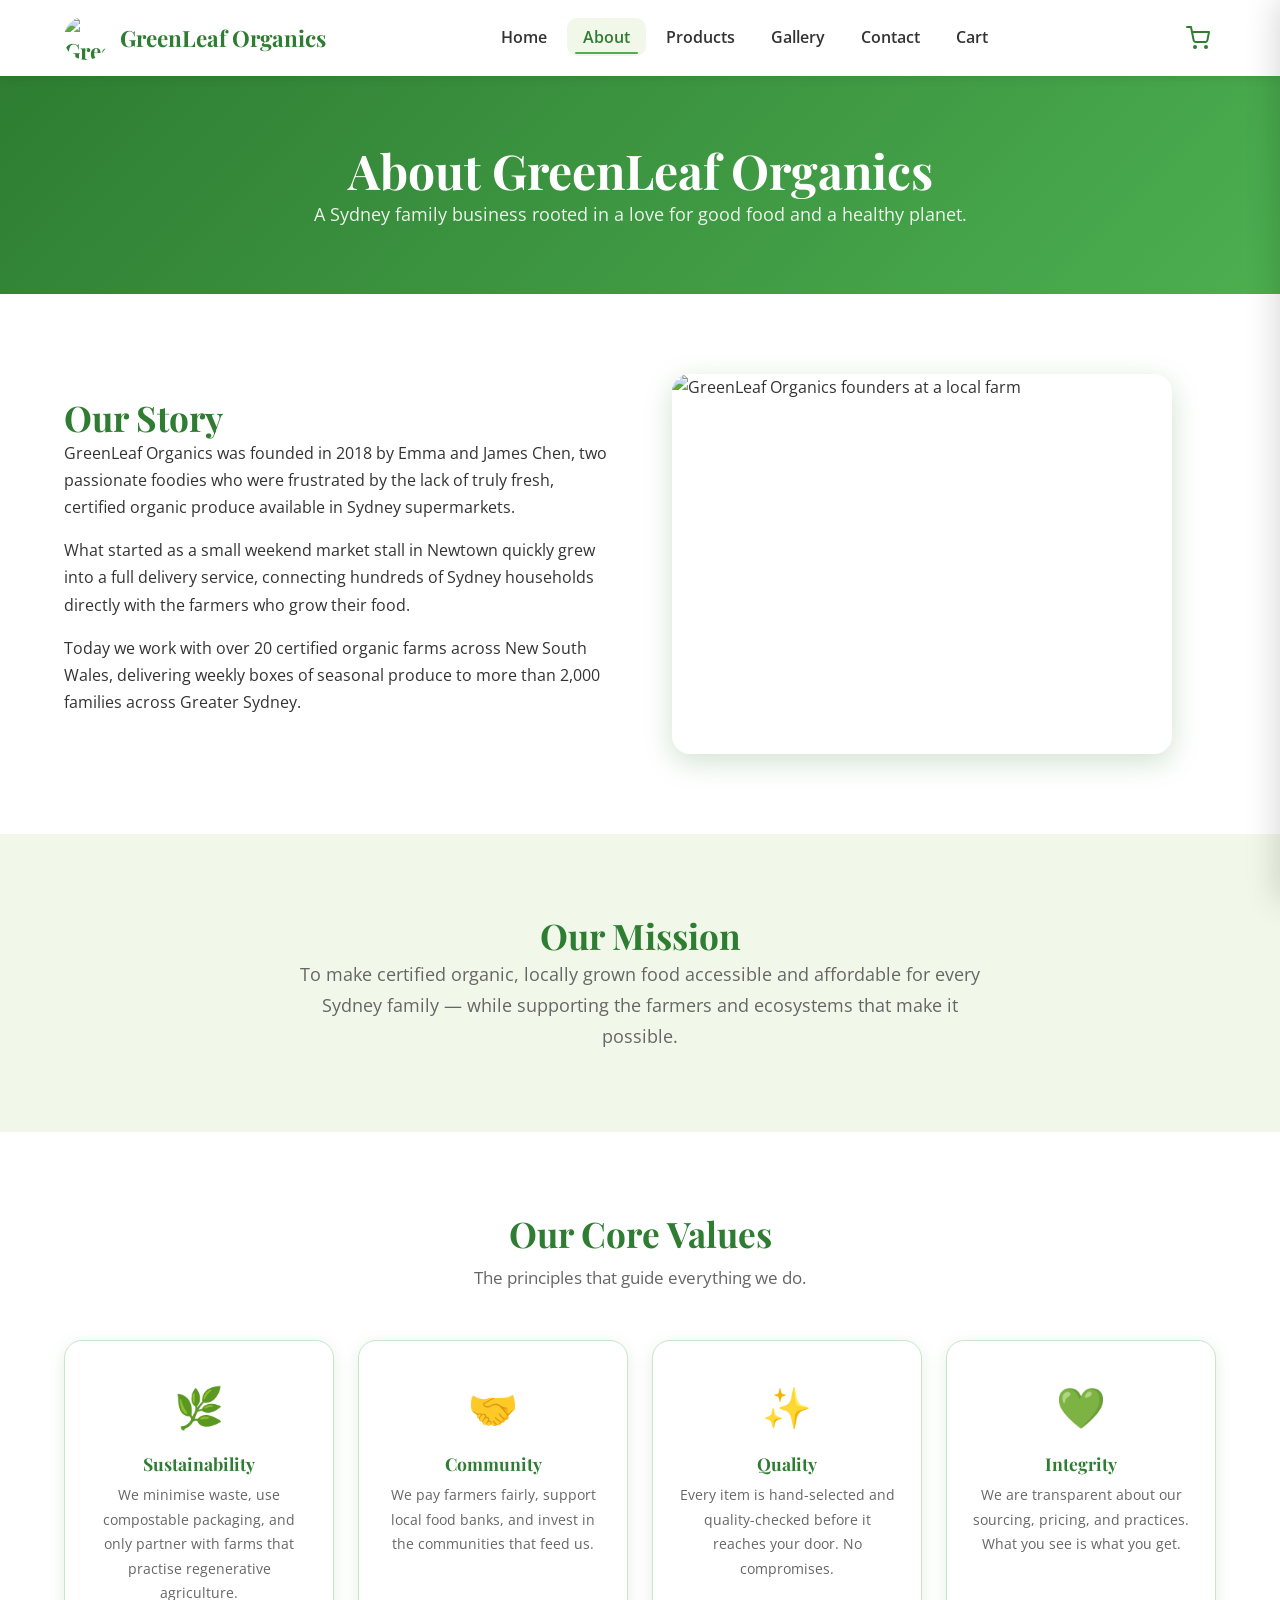
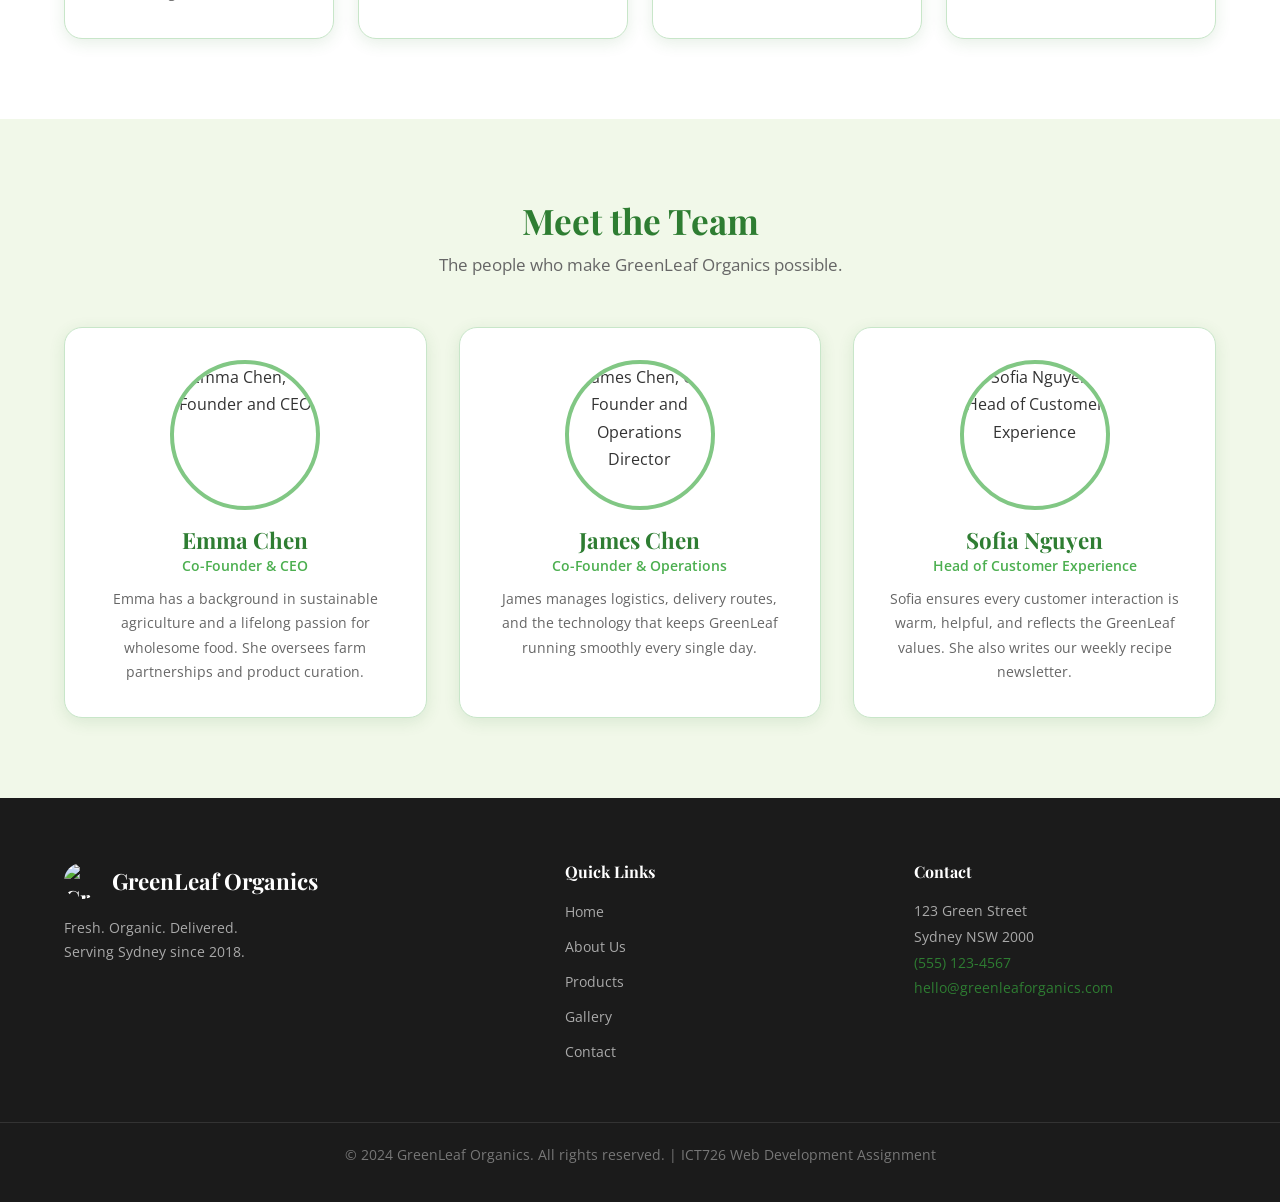
==== commit 123a2550: "fix: repair broken nav HTML on all pages, fix product modal, fix data-details encoding" ====
--- a/about.html
+++ b/about.html
@@ -33,11 +33,12 @@
           <li><a href="products.html">Products</a></li>
           <li><a href="gallery.html">Gallery</a></li>
           <li><a href="contact.html">Contact</a></li>
-          <li><a href="cart.html" id="nav-cart-link">Cart</a></li>
-
-  <!-- =====================================================================
-       MAIN CONTENT
-       ===================================================================== -->
+          <li><a href="cart.html">Cart</a></li>
+        </ul>
+      </nav>
+    </div>
+  </header>
+
   <main id="main-content">
 
     <!-- Page Hero -->
